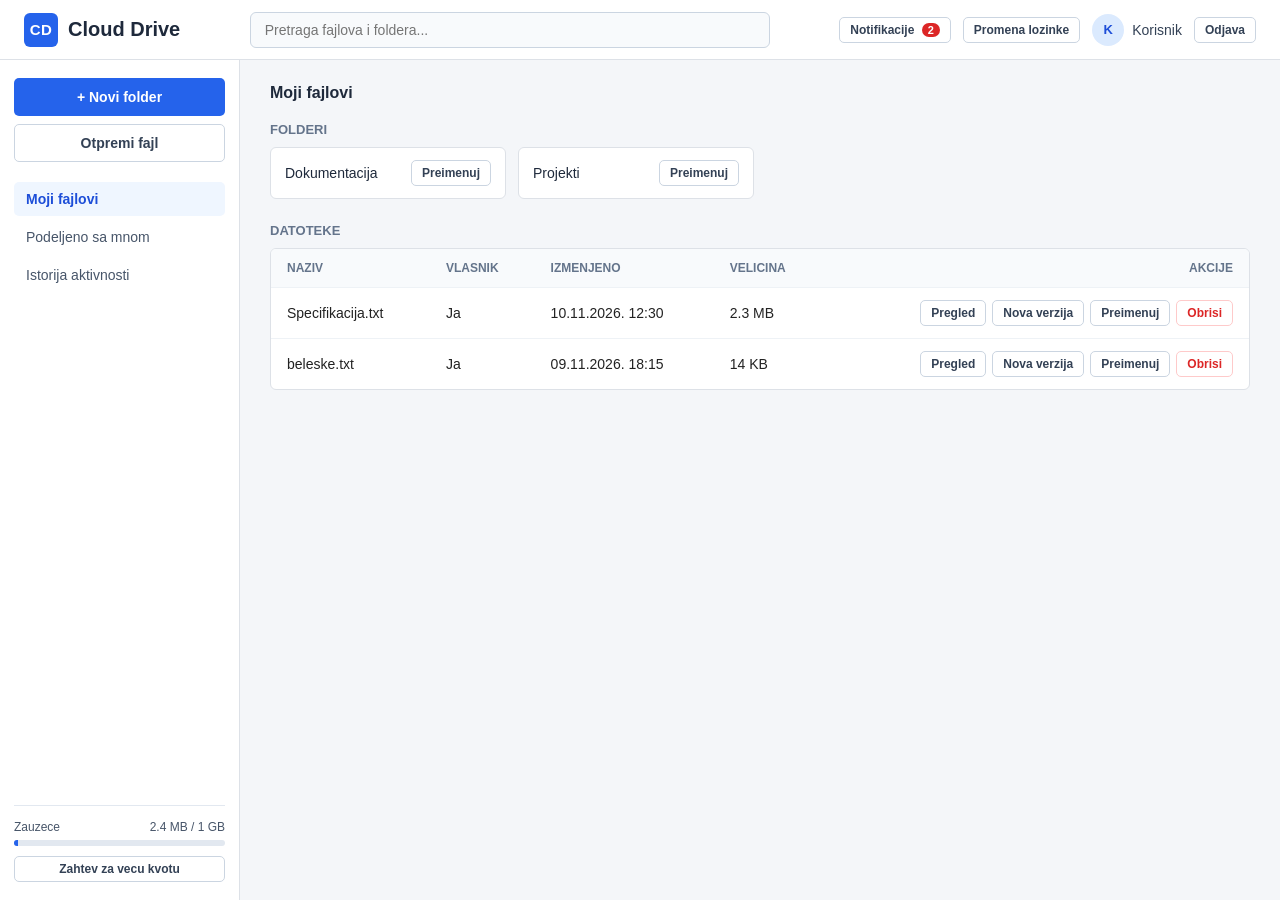
==== client/index.html @ 0299870c "client: add main drive view with folders and files" ====
<!DOCTYPE html>
<html lang="sr">
<head>
    <meta charset="UTF-8">
    <meta name="viewport" content="width=device-width, initial-scale=1.0">
    <title>Cloud Drive</title>
    <link rel="stylesheet" href="css/style.css">
</head>
<body>
    <header class="topbar">
        <div class="logo">
            <div class="logo-mark">CD</div>
            <span>Cloud Drive</span>
        </div>

        <div class="search-wrap">
            <input type="text" id="searchInput" placeholder="Pretraga fajlova i foldera...">
        </div>

        <div class="topbar-actions">
            <button id="openNotifBtn" class="btn btn-outline btn-sm">
                Notifikacije <span id="notifBadge" class="badge-count">2</span>
            </button>
            <button id="openChangePwBtn" class="btn btn-outline btn-sm">Promena lozinke</button>
            <div class="user-pill">
                <div id="userAvatar" class="avatar">K</div>
                <span id="userName">Korisnik</span>
            </div>
            <button id="logoutBtn" class="btn btn-outline btn-sm">Odjava</button>
        </div>
    </header>

    <div class="layout">
        <aside class="sidebar">
            <div class="sidebar-actions">
                <button id="openNewFolderBtn" class="btn btn-primary">+ Novi folder</button>
                <button id="openUploadBtn" class="btn btn-outline">Otpremi fajl</button>
            </div>

            <ul class="menu">
                <li class="active" data-section="files">Moji fajlovi</li>
                <li data-section="shared">Podeljeno sa mnom</li>
                <li data-section="activity">Istorija aktivnosti</li>
            </ul>

            <div class="quota-panel">
                <div class="quota-info">
                    <span>Zauzece</span>
                    <span id="quotaLabel">120 MB / 1 GB</span>
                </div>
                <div class="quota-bar">
                    <div id="quotaFill" class="quota-fill" style="width: 12%;"></div>
                </div>
                <button id="openQuotaBtn" class="btn btn-outline btn-sm" style="width: 100%;">Zahtev za vecu kvotu</button>
            </div>
        </aside>

        <main class="main-area">
            <div id="view-files">
                <div class="path-bar" id="breadcrumbs">
                    <span class="current" data-folder="root">Moji fajlovi</span>
                </div>

                <div class="block-title">Folderi</div>
                <div class="folders-wrap" id="foldersList"></div>

                <div class="block-title">Datoteke</div>
                <div class="table-wrap">
                    <table class="files-table">
                        <thead>
                            <tr>
                                <th>Naziv</th>
                                <th>Vlasnik</th>
                                <th>Izmenjeno</th>
                                <th>Velicina</th>
                                <th style="text-align: right;">Akcije</th>
                            </tr>
                        </thead>
                        <tbody id="filesBody"></tbody>
                    </table>
                </div>
            </div>

            <div id="view-shared" style="display: none;">
                <div class="path-bar">
                    <span class="current">Podeljeno sa mnom</span>
                </div>
                <div class="table-wrap">
                    <table class="files-table">
                        <thead>
                            <tr>
                                <th>Naziv</th>
                                <th>Vlasnik</th>
                                <th>Tip</th>
                                <th>Velicina</th>
                                <th style="text-align: right;">Akcije</th>
                            </tr>
                        </thead>
                        <tbody id="sharedBody">
                            <tr>
                                <td>Arhitektura_Sistema.txt</td>
                                <td>Marko Strelica</td>
                                <td>Tekst</td>
                                <td>8 KB</td>
                                <td>
                                    <div class="row-actions">
                                        <button class="btn btn-outline btn-sm shared-preview-btn" data-name="Arhitektura_Sistema.txt" data-content="Cloud Drive mikroservisna arhitektura: Gateway (8080), Users (8081), Files (8082).">Pregled</button>
                                        <button class="btn btn-outline btn-sm shared-download-btn" data-name="Arhitektura_Sistema.txt" data-content="Cloud Drive mikroservisna arhitektura: Gateway (8080), Users (8081), Files (8082).">Preuzmi</button>
                                    </div>
                                </td>
                            </tr>
                            <tr>
                                <td>Seminarski_Rad.pdf</td>
                                <td>Milos Stojinovic</td>
                                <td>Dokument</td>
                                <td>1.2 MB</td>
                                <td>
                                    <div class="row-actions">
                                        <button class="btn btn-outline btn-sm shared-download-btn" data-name="Seminarski_Rad.pdf" data-content="PDF dokument">Preuzmi</button>
                                    </div>
                                </td>
                            </tr>
                        </tbody>
                    </table>
                </div>
            </div>

            <div id="view-activity" style="display: none;">
                <div class="path-bar">
                    <span class="current">Istorija aktivnosti</span>
                </div>
                <div class="table-wrap">
                    <table class="files-table">
                        <thead>
                            <tr>
                                <th>Aktivnost</th>
                                <th>Stavka</th>
                                <th>Vreme</th>
                            </tr>
                        </thead>
                        <tbody id="activityBody"></tbody>
                    </table>
                </div>
            </div>
        </main>
    </div>

    <div class="modal-bg" id="folderModal">
        <div class="modal">
            <h3>Kreiraj folder</h3>
            <div class="form-field">
                <label for="folderNameInput">Naziv foldera</label>
                <input type="text" id="folderNameInput">
            </div>
            <div class="modal-footer">
                <button class="btn btn-outline close-modal">Otkazi</button>
                <button id="saveFolderBtn" class="btn btn-primary" style="width: auto;">Kreiraj</button>
            </div>
        </div>
    </div>

    <div class="modal-bg" id="uploadModal">
        <div class="modal">
            <h3>Otpremi datoteku</h3>
            <div class="form-field">
                <label for="fileInput">Izaberite datoteku</label>
                <input type="file" id="fileInput">
            </div>
            <div class="modal-footer">
                <button class="btn btn-outline close-modal">Otkazi</button>
                <button id="saveUploadBtn" class="btn btn-primary" style="width: auto;">Otpremi</button>
            </div>
        </div>
    </div>

    <div class="modal-bg" id="renameModal">
        <div class="modal">
            <h3>Preimenuj stavku</h3>
            <div class="form-field">
                <label for="renameInput">Novi naziv</label>
                <input type="text" id="renameInput">
            </div>
            <div class="modal-footer">
                <button class="btn btn-outline close-modal">Otkazi</button>
                <button id="saveRenameBtn" class="btn btn-primary" style="width: auto;">Sacuvaj</button>
            </div>
        </div>
    </div>

    <div class="modal-bg" id="quotaModal">
        <div class="modal">
            <h3>Zahtev za povecanje kvote</h3>
            <div class="form-field">
                <label for="quotaInput">Trazena kvota (GB)</label>
                <input type="number" id="quotaInput" min="2" max="100" value="5">
            </div>
            <div class="modal-footer">
                <button class="btn btn-outline close-modal">Otkazi</button>
                <button id="sendQuotaBtn" class="btn btn-primary" style="width: auto;">Posalji</button>
            </div>
        </div>
    </div>

    <div class="modal-bg" id="previewModal">
        <div class="modal" style="max-width: 520px;">
            <h3 id="previewTitle">Pregled datoteke</h3>
            <div id="previewContent" style="background: #f8fafc; border: 1px solid #e2e8f0; border-radius: 5px; padding: 14px; font-size: 13px; max-height: 280px; overflow: auto; white-space: pre-wrap;"></div>
            <div class="modal-footer">
                <button class="btn btn-outline close-modal">Zatvori</button>
                <button id="downloadFromPreviewBtn" class="btn btn-primary" style="width: auto;">Preuzmi</button>
            </div>
        </div>
    </div>

    <div class="modal-bg" id="changePwModal">
        <div class="modal">
            <h3>Promena lozinke</h3>
            <div id="changePwMsg" class="msg-box"></div>
            <div class="form-field">
                <label for="oldPwInput">Trenutna lozinka</label>
                <input type="password" id="oldPwInput">
            </div>
            <div class="form-field">
                <label for="newPwInput">Nova lozinka (min 10 karaktera)</label>
                <input type="password" id="newPwInput">
            </div>
            <div class="form-field">
                <label for="repeatNewPwInput">Ponovite novu lozinku</label>
                <input type="password" id="repeatNewPwInput">
            </div>
            <div class="modal-footer">
                <button class="btn btn-outline close-modal">Otkazi</button>
                <button id="saveChangePwBtn" class="btn btn-primary" style="width: auto;">Promeni</button>
            </div>
        </div>
    </div>

    <div class="modal-bg" id="notifModal">
        <div class="modal">
            <h3>Notifikacije</h3>
            <ul class="notif-list" id="notifList">
                <li>
                    Podeljen je folder "Projekti" sa vama.
                    <span class="notif-time">10.11.2026. 11:40</span>
                </li>
                <li>
                    Dodata je nova verzija fajla "Specifikacija.pdf".
                    <span class="notif-time">09.11.2026. 19:05</span>
                </li>
            </ul>
            <div class="modal-footer">
                <button class="btn btn-outline close-modal">Zatvori</button>
            </div>
        </div>
    </div>

    <script src="js/api.js"></script>
    <script src="js/app.js"></script>
</body>
</html>
---- client/css/style.css ----
* {
    box-sizing: border-box;
    margin: 0;
    padding: 0;
}

body {
    font-family: 'Segoe UI', Tahoma, Geneva, Verdana, sans-serif;
    background-color: #f4f6f9;
    color: #222;
    min-height: 100vh;
}

a {
    color: #2563eb;
    text-decoration: none;
}

a:hover {
    text-decoration: underline;
}

.auth-page {
    display: flex;
    justify-content: center;
    align-items: center;
    min-height: 100vh;
    padding: 20px;
}

.auth-box {
    background: #fff;
    border: 1px solid #dde1e7;
    border-radius: 8px;
    padding: 32px;
    width: 100%;
    max-width: 440px;
    box-shadow: 0 2px 8px rgba(0, 0, 0, 0.05);
}

.logo {
    display: flex;
    align-items: center;
    gap: 10px;
    margin-bottom: 24px;
    font-size: 20px;
    font-weight: 600;
    color: #1e293b;
}

.logo-mark {
    width: 34px;
    height: 34px;
    background-color: #2563eb;
    color: #fff;
    border-radius: 6px;
    display: flex;
    align-items: center;
    justify-content: center;
    font-size: 15px;
    font-weight: 700;
    letter-spacing: 0.5px;
}

.auth-box h1 {
    font-size: 22px;
    margin-bottom: 6px;
    color: #1e293b;
}

.subtitle {
    font-size: 14px;
    color: #64748b;
    margin-bottom: 22px;
}

.form-row {
    display: flex;
    gap: 12px;
}

.form-row .form-field {
    flex: 1;
}

.form-field {
    margin-bottom: 16px;
}

.form-field label {
    display: block;
    font-size: 13px;
    font-weight: 600;
    color: #334155;
    margin-bottom: 5px;
}

.form-field input {
    width: 100%;
    padding: 10px 12px;
    border: 1px solid #cbd5e1;
    border-radius: 5px;
    font-size: 14px;
    outline: none;
}

.form-field input:focus {
    border-color: #2563eb;
}

.form-field input.invalid {
    border-color: #dc2626;
}

.err-text {
    color: #dc2626;
    font-size: 12px;
    margin-top: 4px;
    min-height: 16px;
}

.pw-rules {
    list-style: none;
    background: #f8fafc;
    border: 1px solid #e2e8f0;
    border-radius: 5px;
    padding: 10px 12px;
    margin-top: 8px;
    font-size: 12px;
    color: #64748b;
}

.pw-rules li {
    margin-bottom: 3px;
}

.pw-rules li:last-child {
    margin-bottom: 0;
}

.pw-rules li.ok {
    color: #15803d;
    font-weight: 600;
}

.btn {
    padding: 10px 16px;
    border-radius: 5px;
    font-size: 14px;
    font-weight: 600;
    cursor: pointer;
    border: 1px solid transparent;
}

.btn-primary {
    background-color: #2563eb;
    color: #fff;
    width: 100%;
}

.btn-primary:hover {
    background-color: #1d4ed8;
}

.btn-primary:disabled {
    background-color: #94a3b8;
    cursor: not-allowed;
}

.btn-outline {
    background-color: #fff;
    border-color: #cbd5e1;
    color: #334155;
}

.btn-outline:hover {
    background-color: #f1f5f9;
}

.btn-danger {
    background-color: #fff;
    border-color: #fecaca;
    color: #dc2626;
}

.btn-danger:hover {
    background-color: #fef2f2;
}

.btn-sm {
    padding: 5px 10px;
    font-size: 12px;
}

.auth-links {
    margin-top: 20px;
    text-align: center;
    font-size: 13px;
    color: #64748b;
}

.msg-box {
    padding: 10px 12px;
    border-radius: 5px;
    font-size: 13px;
    margin-bottom: 16px;
    display: none;
}

.msg-box.show {
    display: block;
}

.msg-box.error {
    background-color: #fef2f2;
    color: #b91c1c;
    border: 1px solid #fecaca;
}

.msg-box.success {
    background-color: #f0fdf4;
    color: #15803d;
    border: 1px solid #bbf7d0;
}

.otp-row {
    display: flex;
    gap: 8px;
    justify-content: center;
    margin: 18px 0;
}

.otp-input {
    width: 44px;
    height: 48px;
    text-align: center;
    font-size: 20px;
    font-weight: 600;
    border: 1px solid #cbd5e1;
    border-radius: 5px;
}

.otp-input:focus {
    border-color: #2563eb;
    outline: none;
}

.topbar {
    height: 60px;
    background: #fff;
    border-bottom: 1px solid #dde1e7;
    display: flex;
    align-items: center;
    justify-content: space-between;
    padding: 0 24px;
}

.topbar .logo {
    margin-bottom: 0;
}

.search-wrap {
    flex: 1;
    max-width: 520px;
    margin: 0 24px;
}

.search-wrap input {
    width: 100%;
    padding: 9px 14px;
    border: 1px solid #cbd5e1;
    border-radius: 6px;
    background: #f8fafc;
    font-size: 14px;
    outline: none;
}

.search-wrap input:focus {
    background: #fff;
    border-color: #2563eb;
}

.topbar-actions {
    display: flex;
    align-items: center;
    gap: 12px;
}

.user-pill {
    display: flex;
    align-items: center;
    gap: 8px;
    font-size: 14px;
    font-weight: 500;
    color: #334155;
}

.avatar {
    width: 32px;
    height: 32px;
    border-radius: 50%;
    background: #dbeafe;
    color: #1d4ed8;
    display: flex;
    align-items: center;
    justify-content: center;
    font-weight: 600;
    font-size: 13px;
}

.badge-count {
    background: #dc2626;
    color: #fff;
    font-size: 11px;
    padding: 1px 6px;
    border-radius: 10px;
    margin-left: 4px;
}

.layout {
    display: flex;
    height: calc(100vh - 60px);
}

.sidebar {
    width: 240px;
    background: #fff;
    border-right: 1px solid #dde1e7;
    padding: 18px 14px;
    display: flex;
    flex-direction: column;
}

.sidebar-actions {
    display: flex;
    flex-direction: column;
    gap: 8px;
    margin-bottom: 20px;
}

.menu {
    list-style: none;
}

.menu li {
    padding: 9px 12px;
    border-radius: 5px;
    font-size: 14px;
    color: #475569;
    cursor: pointer;
    margin-bottom: 4px;
}

.menu li:hover {
    background: #f1f5f9;
}

.menu li.active {
    background: #eff6ff;
    color: #1d4ed8;
    font-weight: 600;
}

.quota-panel {
    margin-top: auto;
    border-top: 1px solid #e2e8f0;
    padding-top: 14px;
}

.quota-info {
    display: flex;
    justify-content: space-between;
    font-size: 12px;
    color: #475569;
    margin-bottom: 6px;
}

.quota-bar {
    height: 6px;
    background: #e2e8f0;
    border-radius: 3px;
    overflow: hidden;
    margin-bottom: 10px;
}

.quota-fill {
    height: 100%;
    background: #2563eb;
    width: 12%;
}

.main-area {
    flex: 1;
    padding: 24px 30px;
    overflow-y: auto;
}

.path-bar {
    font-size: 16px;
    font-weight: 600;
    color: #1e293b;
    margin-bottom: 20px;
}

.path-bar span {
    cursor: pointer;
    color: #64748b;
}

.path-bar span.current {
    color: #1e293b;
    cursor: default;
}

.block-title {
    font-size: 13px;
    font-weight: 600;
    color: #64748b;
    text-transform: uppercase;
    margin: 18px 0 10px;
}

.folders-wrap {
    display: grid;
    grid-template-columns: repeat(auto-fill, minmax(190px, 1fr));
    gap: 12px;
    margin-bottom: 24px;
}

.folder-item {
    background: #fff;
    border: 1px solid #dde1e7;
    border-radius: 6px;
    padding: 12px 14px;
    display: flex;
    align-items: center;
    justify-content: space-between;
    cursor: pointer;
}

.folder-item:hover {
    border-color: #93c5fd;
    background: #f8fafc;
}

.folder-label {
    font-size: 14px;
    font-weight: 500;
    color: #1e293b;
    overflow: hidden;
    text-overflow: ellipsis;
    white-space: nowrap;
}

.table-wrap {
    background: #fff;
    border: 1px solid #dde1e7;
    border-radius: 6px;
    overflow: hidden;
}

.files-table {
    width: 100%;
    border-collapse: collapse;
}

.files-table th,
.files-table td {
    padding: 12px 16px;
    text-align: left;
    font-size: 14px;
    border-bottom: 1px solid #eef2f6;
}

.files-table th {
    background: #f8fafc;
    font-size: 12px;
    font-weight: 600;
    color: #64748b;
    text-transform: uppercase;
}

.files-table tr:last-child td {
    border-bottom: none;
}

.files-table tbody tr:hover {
    background: #f8fafc;
}

.row-actions {
    display: flex;
    gap: 6px;
    justify-content: flex-end;
}

.modal-bg {
    position: fixed;
    inset: 0;
    background: rgba(15, 23, 42, 0.45);
    display: none;
    align-items: center;
    justify-content: center;
    z-index: 50;
}

.modal-bg.open {
    display: flex;
}

.modal {
    background: #fff;
    border-radius: 8px;
    padding: 24px;
    width: 100%;
    max-width: 400px;
    box-shadow: 0 10px 25px rgba(0, 0, 0, 0.15);
}

.modal h3 {
    font-size: 18px;
    margin-bottom: 14px;
    color: #1e293b;
}

.modal-footer {
    display: flex;
    justify-content: flex-end;
    gap: 8px;
    margin-top: 18px;
}

.notif-list {
    list-style: none;
    max-height: 260px;
    overflow-y: auto;
}

.notif-list li {
    padding: 10px 0;
    border-bottom: 1px solid #eef2f6;
    font-size: 13px;
}

.notif-list li:last-child {
    border-bottom: none;
}

.notif-time {
    display: block;
    font-size: 11px;
    color: #94a3b8;
    margin-top: 3px;
}
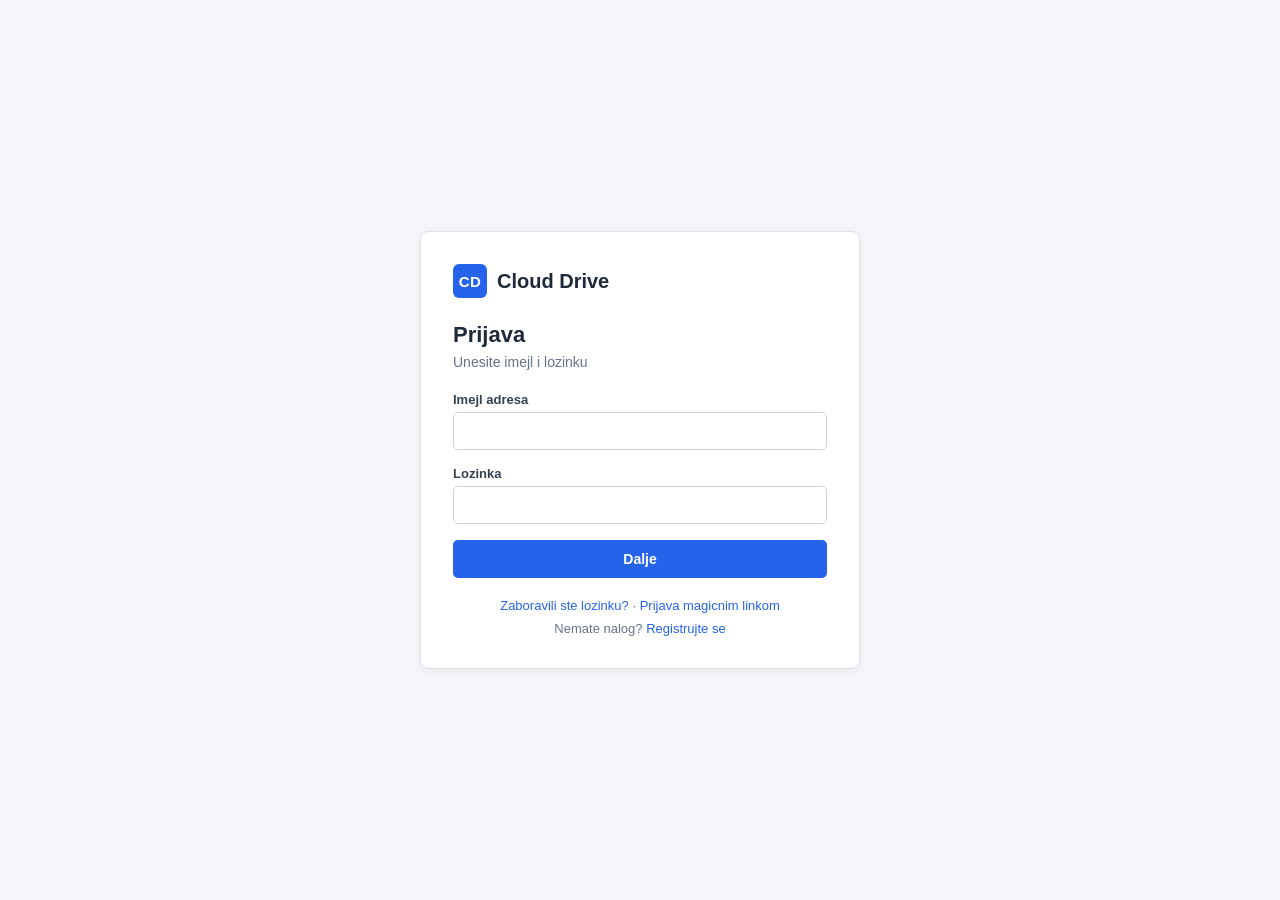
==== commit 246f6998: "client: integrate real api endpoints and add reset, magic link and admin pages" ====
--- a/client/index.html
+++ b/client/index.html
@@ -18,8 +18,9 @@
         </div>
 
         <div class="topbar-actions">
+            <a id="adminPanelLink" href="admin.html" class="btn btn-outline btn-sm" style="display: none;">Admin panel</a>
             <button id="openNotifBtn" class="btn btn-outline btn-sm">
-                Notifikacije <span id="notifBadge" class="badge-count">2</span>
+                Notifikacije <span id="notifBadge" class="badge-count" style="display: none;">0</span>
             </button>
             <button id="openChangePwBtn" class="btn btn-outline btn-sm">Promena lozinke</button>
             <div class="user-pill">
@@ -45,20 +46,22 @@
 
             <div class="quota-panel">
                 <div class="quota-info">
-                    <span>Zauzece</span>
-                    <span id="quotaLabel">120 MB / 1 GB</span>
+                    <span>Kvota skladista</span>
+                    <span id="quotaLabel">Ucitavanje...</span>
                 </div>
                 <div class="quota-bar">
-                    <div id="quotaFill" class="quota-fill" style="width: 12%;"></div>
+                    <div id="quotaFill" class="quota-fill" style="width: 2%;"></div>
                 </div>
                 <button id="openQuotaBtn" class="btn btn-outline btn-sm" style="width: 100%;">Zahtev za vecu kvotu</button>
             </div>
         </aside>
 
         <main class="main-area">
+            <div id="driveMsg" class="msg-box"></div>
+
             <div id="view-files">
                 <div class="path-bar" id="breadcrumbs">
-                    <span class="current" data-folder="root">Moji fajlovi</span>
+                    <span class="current" data-index="0">Moji fajlovi</span>
                 </div>
 
                 <div class="block-title">Folderi</div>
@@ -70,7 +73,7 @@
                         <thead>
                             <tr>
                                 <th>Naziv</th>
-                                <th>Vlasnik</th>
+                                <th>Verzija</th>
                                 <th>Izmenjeno</th>
                                 <th>Velicina</th>
                                 <th style="text-align: right;">Akcije</th>
@@ -98,27 +101,7 @@
                         </thead>
                         <tbody id="sharedBody">
                             <tr>
-                                <td>Arhitektura_Sistema.txt</td>
-                                <td>Marko Strelica</td>
-                                <td>Tekst</td>
-                                <td>8 KB</td>
-                                <td>
-                                    <div class="row-actions">
-                                        <button class="btn btn-outline btn-sm shared-preview-btn" data-name="Arhitektura_Sistema.txt" data-content="Cloud Drive mikroservisna arhitektura: Gateway (8080), Users (8081), Files (8082).">Pregled</button>
-                                        <button class="btn btn-outline btn-sm shared-download-btn" data-name="Arhitektura_Sistema.txt" data-content="Cloud Drive mikroservisna arhitektura: Gateway (8080), Users (8081), Files (8082).">Preuzmi</button>
-                                    </div>
-                                </td>
-                            </tr>
-                            <tr>
-                                <td>Seminarski_Rad.pdf</td>
-                                <td>Milos Stojinovic</td>
-                                <td>Dokument</td>
-                                <td>1.2 MB</td>
-                                <td>
-                                    <div class="row-actions">
-                                        <button class="btn btn-outline btn-sm shared-download-btn" data-name="Seminarski_Rad.pdf" data-content="PDF dokument">Preuzmi</button>
-                                    </div>
-                                </td>
+                                <td colspan="5" class="empty-cell">Nema podeljenog sadrzaja.</td>
                             </tr>
                         </tbody>
                     </table>
@@ -148,9 +131,10 @@
     <div class="modal-bg" id="folderModal">
         <div class="modal">
             <h3>Kreiraj folder</h3>
+            <div id="folderMsg" class="msg-box"></div>
             <div class="form-field">
                 <label for="folderNameInput">Naziv foldera</label>
-                <input type="text" id="folderNameInput">
+                <input type="text" id="folderNameInput" maxlength="120">
             </div>
             <div class="modal-footer">
                 <button class="btn btn-outline close-modal">Otkazi</button>
@@ -161,9 +145,10 @@
 
     <div class="modal-bg" id="uploadModal">
         <div class="modal">
-            <h3>Otpremi datoteku</h3>
-            <div class="form-field">
-                <label for="fileInput">Izaberite datoteku</label>
+            <h3 id="uploadModalTitle">Otpremi datoteku</h3>
+            <div id="uploadMsg" class="msg-box"></div>
+            <div class="form-field">
+                <label for="fileInput">Izaberite datoteku (maks. 50 MB)</label>
                 <input type="file" id="fileInput">
             </div>
             <div class="modal-footer">
@@ -176,9 +161,10 @@
     <div class="modal-bg" id="renameModal">
         <div class="modal">
             <h3>Preimenuj stavku</h3>
+            <div id="renameMsg" class="msg-box"></div>
             <div class="form-field">
                 <label for="renameInput">Novi naziv</label>
-                <input type="text" id="renameInput">
+                <input type="text" id="renameInput" maxlength="120">
             </div>
             <div class="modal-footer">
                 <button class="btn btn-outline close-modal">Otkazi</button>
@@ -188,15 +174,21 @@
     </div>
 
     <div class="modal-bg" id="quotaModal">
-        <div class="modal">
+        <div class="modal" style="max-width: 460px;">
             <h3>Zahtev za povecanje kvote</h3>
-            <div class="form-field">
-                <label for="quotaInput">Trazena kvota (GB)</label>
-                <input type="number" id="quotaInput" min="2" max="100" value="5">
-            </div>
-            <div class="modal-footer">
-                <button class="btn btn-outline close-modal">Otkazi</button>
-                <button id="sendQuotaBtn" class="btn btn-primary" style="width: auto;">Posalji</button>
+            <div id="quotaMsg" class="msg-box"></div>
+            <p class="subtitle" style="margin-bottom: 12px;">Trenutna kvota: <strong id="currentQuotaModal">-</strong></p>
+            <div class="form-field">
+                <label for="quotaInput">Trazena kvota (GB, maks. 100 GB)</label>
+                <input type="number" id="quotaInput" min="1" max="100" step="1" value="2">
+            </div>
+            <div class="modal-footer">
+                <button class="btn btn-outline close-modal">Otkazi</button>
+                <button id="sendQuotaBtn" class="btn btn-primary" style="width: auto;">Posalji zahtev</button>
+            </div>
+            <div id="myQuotaRequestsWrap" style="margin-top: 16px; border-top: 1px solid #e2e8f0; padding-top: 12px;">
+                <div class="block-title" style="margin-top: 0;">Moji zahtevi</div>
+                <ul class="notif-list" id="myQuotaRequestsList"></ul>
             </div>
         </div>
     </div>
@@ -207,7 +199,6 @@
             <div id="previewContent" style="background: #f8fafc; border: 1px solid #e2e8f0; border-radius: 5px; padding: 14px; font-size: 13px; max-height: 280px; overflow: auto; white-space: pre-wrap;"></div>
             <div class="modal-footer">
                 <button class="btn btn-outline close-modal">Zatvori</button>
-                <button id="downloadFromPreviewBtn" class="btn btn-primary" style="width: auto;">Preuzmi</button>
             </div>
         </div>
     </div>
@@ -236,18 +227,10 @@
     </div>
 
     <div class="modal-bg" id="notifModal">
-        <div class="modal">
+        <div class="modal" style="max-width: 460px;">
             <h3>Notifikacije</h3>
-            <ul class="notif-list" id="notifList">
-                <li>
-                    Podeljen je folder "Projekti" sa vama.
-                    <span class="notif-time">10.11.2026. 11:40</span>
-                </li>
-                <li>
-                    Dodata je nova verzija fajla "Specifikacija.pdf".
-                    <span class="notif-time">09.11.2026. 19:05</span>
-                </li>
-            </ul>
+            <div id="notifMsg" class="msg-box"></div>
+            <ul class="notif-list" id="notifList"></ul>
             <div class="modal-footer">
                 <button class="btn btn-outline close-modal">Zatvori</button>
             </div>
--- a/client/css/style.css
+++ b/client/css/style.css
@@ -552,3 +552,58 @@
     color: #94a3b8;
     margin-top: 3px;
 }
+
+.section-header {
+    display: flex;
+    align-items: center;
+    justify-content: space-between;
+    gap: 12px;
+    flex-wrap: wrap;
+}
+
+.filter-group {
+    display: flex;
+    gap: 6px;
+}
+
+.filter-btn.active {
+    background-color: #2563eb;
+    border-color: #2563eb;
+    color: #fff;
+}
+
+.status-pill {
+    display: inline-block;
+    padding: 3px 9px;
+    border-radius: 12px;
+    font-size: 12px;
+    font-weight: 600;
+}
+
+.status-pending {
+    background: #fef3c7;
+    color: #92400e;
+}
+
+.status-approved,
+.status-active {
+    background: #dcfce7;
+    color: #166534;
+}
+
+.status-rejected {
+    background: #fee2e2;
+    color: #991b1b;
+}
+
+.empty-cell {
+    text-align: center !important;
+    color: #64748b;
+    padding: 24px 16px !important;
+}
+
+.empty-muted {
+    color: #64748b;
+    font-size: 13px;
+    padding: 8px 0;
+}
